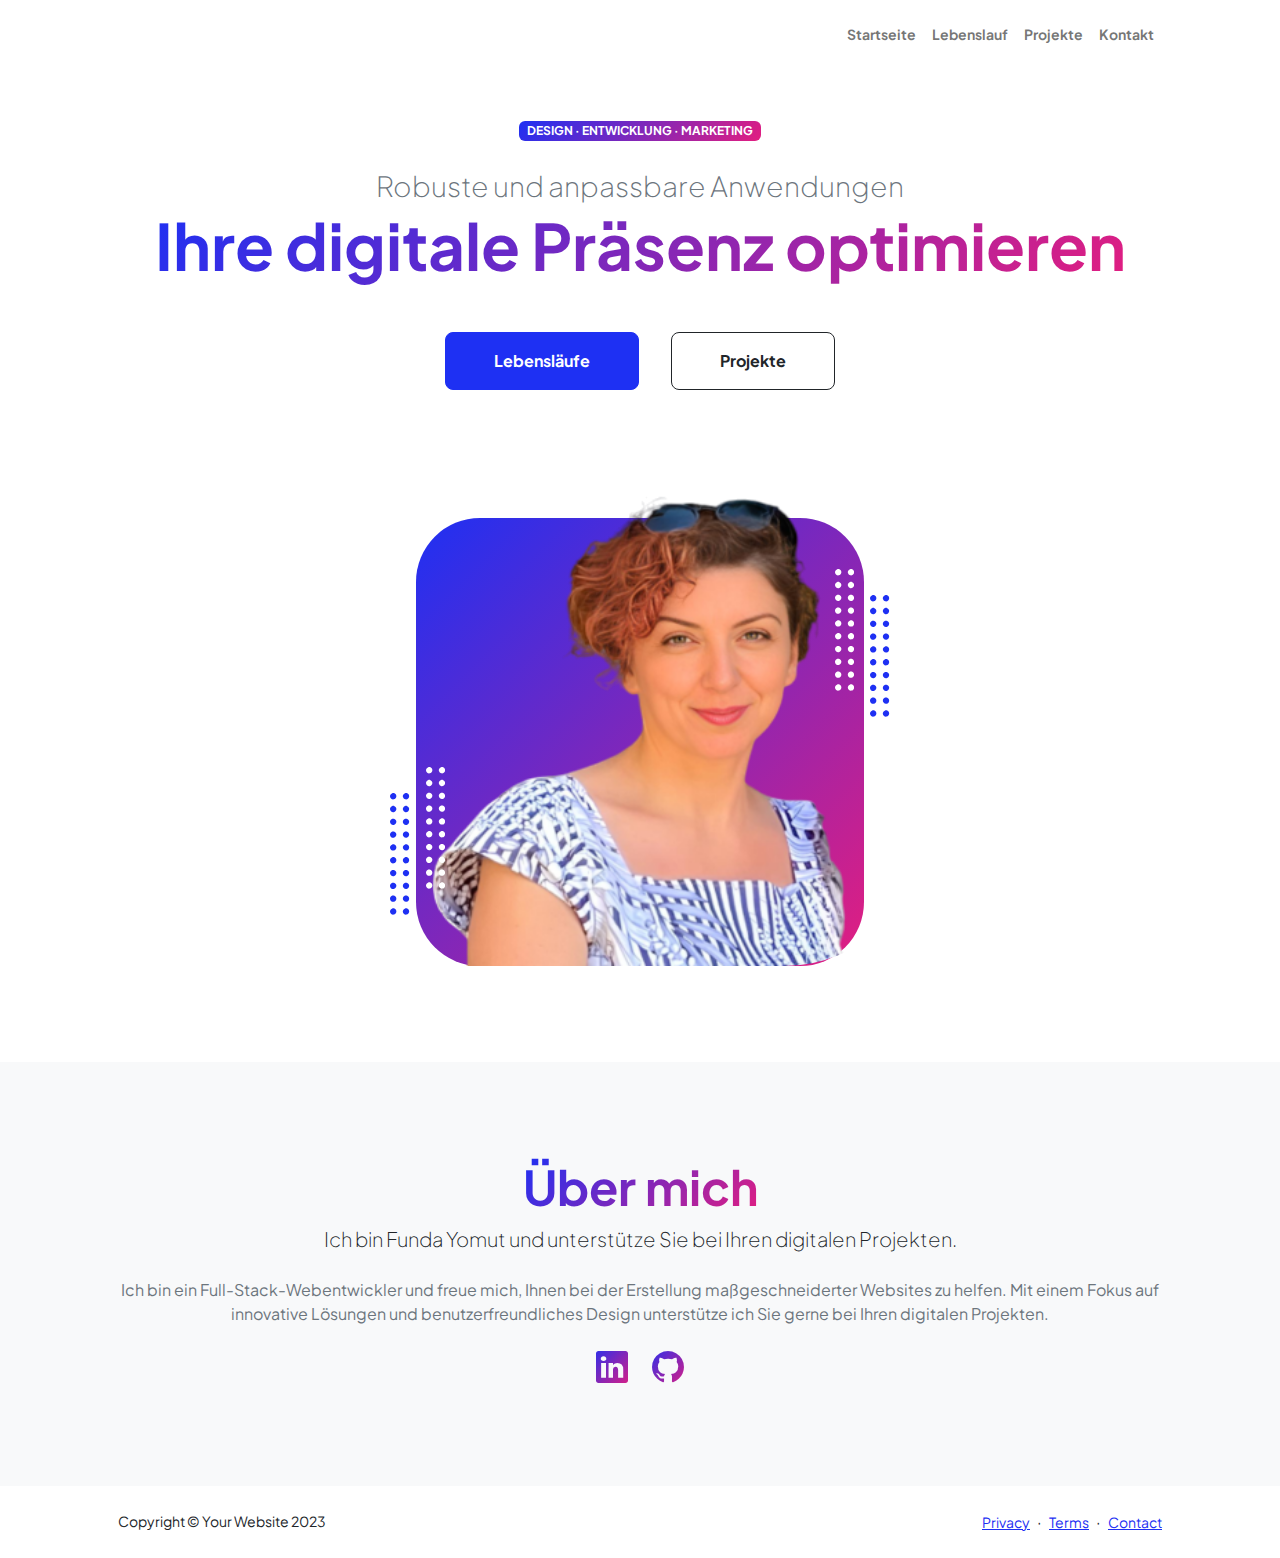
==== index.html @ 1b2f2a83 "first commit" ====
<!DOCTYPE html>
<html lang="en">
    <head>
        <meta charset="utf-8" />
        <meta name="viewport" content="width=device-width, initial-scale=1, shrink-to-fit=no" />
        <meta name="description" content="" />
        <meta name="author" content="" />
        <!-- Favicon-->
        <link rel="icon" type="image/x-icon" href="assets/favicon.ico" />
        <!-- Custom Google font-->
        <link rel="preconnect" href="https://fonts.googleapis.com" />
        <link rel="preconnect" href="https://fonts.gstatic.com" crossorigin />
        <link href="https://fonts.googleapis.com/css2?family=Plus+Jakarta+Sans:wght@100;200;300;400;500;600;700;800;900&amp;display=swap" rel="stylesheet" />
        <!-- Bootstrap icons-->
        <link href="https://cdn.jsdelivr.net/npm/bootstrap-icons@1.8.1/font/bootstrap-icons.css" rel="stylesheet" />
        <!-- Core theme CSS (includes Bootstrap)-->
        <link href="css/styles.css" rel="stylesheet" />
    </head>
    <body class="d-flex flex-column h-100">
        <main class="flex-shrink-0">
            <!-- Navigation-->
            <nav class="navbar navbar-expand-lg navbar-light bg-white py-3">
                <div class="container px-5">
                    <button class="navbar-toggler" type="button" data-bs-toggle="collapse" data-bs-target="#navbarSupportedContent" aria-controls="navbarSupportedContent" aria-expanded="false" aria-label="Toggle navigation"><span class="navbar-toggler-icon"></span></button>
                    <div class="collapse navbar-collapse" id="navbarSupportedContent">
                        <ul class="navbar-nav ms-auto mb-2 mb-lg-0 small fw-bolder">
                            <li class="nav-item"><a class="nav-link" href="index.html">Startseite</a></li>
                            <li class="nav-item"><a class="nav-link" href="resume.html">Lebenslauf</a></li>
                            <li class="nav-item"><a class="nav-link" href="projects.html">Projekte</a></li>
                            <li class="nav-item"><a class="nav-link" href="contact.html">Kontakt</a></li>
                        </ul>
                    </div>
                </div>
            </nav>
            <!-- Header-->
            <header class="py-5">
                <div class="container px-5 pb-5">
                    <div class="row gx-5 align-items-center">
                        <div class="col-xxl-5">
                            <!-- Header text content-->
                            <div class="text-center text-xxl-start">
                                <div class="badge bg-gradient-primary-to-secondary text-white mb-4"><div class="text-uppercase">Design &middot; Entwicklung &middot; Marketing</div></div>
                                <div class="fs-3 fw-light text-muted">Robuste und anpassbare Anwendungen</div>
                                <h1 class="display-3 fw-bolder mb-5"><span class="text-gradient d-inline">Ihre digitale Präsenz optimieren</span></h1>
                                <div class="d-grid gap-3 d-sm-flex justify-content-sm-center justify-content-xxl-start mb-3">
                                    <a class="btn btn-primary btn-lg px-5 py-3 me-sm-3 fs-6 fw-bolder" href="resume.html">Lebensläufe</a>
                                    <a class="btn btn-outline-dark btn-lg px-5 py-3 fs-6 fw-bolder" href="projects.html">Projekte</a>
                                </div>
                            </div>
                        </div>
                        <div class="col-xxl-7">
                            <!-- Header profile picture-->
                            <div class="d-flex justify-content-center mt-5 mt-xxl-0">
                                <div class="profile bg-gradient-primary-to-secondary">
                                    <!-- TIP: For best results, use a photo with a transparent background like the demo example below-->
                                    <!-- Watch a tutorial on how to do this on YouTube (link)-->
                                    <img class="profile-img" src="assets/fotograf2-Photoroom.png" alt="..." />
                                    <div class="dots-1">
                                        <!-- SVG Dots-->
                                        <svg version="1.1" xmlns="http://www.w3.org/2000/svg" xmlns:xlink="http://www.w3.org/1999/xlink" x="0px" y="0px" viewBox="0 0 191.6 1215.4" style="enable-background: new 0 0 191.6 1215.4" xml:space="preserve">
                                            <g transform="translate(0.000000,1280.000000) scale(0.100000,-0.100000)">
                                                <path d="M227.7,12788.6c-105-35-200-141-222-248c-43-206,163-412,369-369c155,32,275,190,260,339c-11,105-90,213-190,262        C383.7,12801.6,289.7,12808.6,227.7,12788.6z"></path>
                                                <path d="M1507.7,12788.6c-151-50-253-216-222-362c25-119,136-230,254-255c194-41,395,142,375,339c-11,105-90,213-190,262        C1663.7,12801.6,1569.7,12808.6,1507.7,12788.6z"></path>
                                                <path d="M227.7,11508.6c-105-35-200-141-222-248c-43-206,163-412,369-369c155,32,275,190,260,339c-11,105-90,213-190,262        C383.7,11521.6,289.7,11528.6,227.7,11508.6z"></path>
                                                <path d="M1507.7,11508.6c-151-50-253-216-222-362c25-119,136-230,254-255c194-41,395,142,375,339c-11,105-90,213-190,262        C1663.7,11521.6,1569.7,11528.6,1507.7,11508.6z"></path>
                                                <path d="M227.7,10228.6c-105-35-200-141-222-248c-43-206,163-412,369-369c155,32,275,190,260,339c-11,105-90,213-190,262        C383.7,10241.6,289.7,10248.6,227.7,10228.6z"></path>
                                                <path d="M1507.7,10228.6c-105-35-200-141-222-248c-43-206,163-412,369-369c155,32,275,190,260,339c-11,105-90,213-190,262        C1663.7,10241.6,1569.7,10248.6,1507.7,10228.6z"></path>
                                                <path d="M227.7,8948.6c-105-35-200-141-222-248c-43-206,163-412,369-369c155,32,275,190,260,339c-11,105-90,213-190,262        C383.7,8961.6,289.7,8968.6,227.7,8948.6z"></path>
                                                <path d="M1507.7,8948.6c-105-35-200-141-222-248c-43-206,163-412,369-369c155,32,275,190,260,339c-11,105-90,213-190,262        C1663.7,8961.6,1569.7,8968.6,1507.7,8948.6z"></path>
                                                <path d="M227.7,7668.6c-105-35-200-141-222-248c-43-206,163-412,369-369c155,32,275,190,260,339c-11,105-90,213-190,262        C383.7,7681.6,289.7,7688.6,227.7,7668.6z"></path>
                                                <path d="M1507.7,7668.6c-105-35-200-141-222-248c-43-206,163-412,369-369c155,32,275,190,260,339c-11,105-90,213-190,262        C1663.7,7681.6,1569.7,7688.6,1507.7,7668.6z"></path>
                                                <path d="M227.7,6388.6c-105-35-200-141-222-248c-43-206,163-412,369-369c155,32,275,190,260,339c-11,105-90,213-190,262        C383.7,6401.6,289.7,6408.6,227.7,6388.6z"></path>
                                                <path d="M1507.7,6388.6c-105-35-200-141-222-248c-43-206,163-412,369-369c155,32,275,190,260,339c-11,105-90,213-190,262        C1663.7,6401.6,1569.7,6408.6,1507.7,6388.6z"></path>
                                                <path d="M227.7,5108.6c-105-35-200-141-222-248c-43-206,163-412,369-369c155,32,275,190,260,339c-11,105-90,213-190,262        C383.7,5121.6,289.7,5128.6,227.7,5108.6z"></path>
                                                <path d="M1507.7,5108.6c-105-35-200-141-222-248c-43-206,163-412,369-369c155,32,275,190,260,339c-11,105-90,213-190,262        C1663.7,5121.6,1569.7,5128.6,1507.7,5108.6z"></path>
                                                <path d="M227.7,3828.6c-105-35-200-141-222-248c-43-206,163-412,369-369c155,32,275,190,260,339c-11,105-90,213-190,262        C383.7,3841.6,289.7,3848.6,227.7,3828.6z"></path>
                                                <path d="M1507.7,3828.6c-105-35-200-141-222-248c-43-206,163-412,369-369c155,32,275,190,260,339c-11,105-90,213-190,262        C1663.7,3841.6,1569.7,3848.6,1507.7,3828.6z"></path>
                                                <path d="M227.7,2548.6c-105-35-200-141-222-248c-43-206,163-412,369-369c155,32,275,190,260,339c-11,105-90,213-190,262        C383.7,2561.6,289.7,2568.6,227.7,2548.6z"></path>
                                                <path d="M1507.7,2548.6c-105-35-200-141-222-248c-43-206,163-412,369-369c155,32,275,190,260,339c-11,105-90,213-190,262        C1663.7,2561.6,1569.7,2568.6,1507.7,2548.6z"></path>
                                                <path d="M227.7,1268.6c-105-35-200-141-222-248c-43-206,163-412,369-369c155,32,275,190,260,339c-11,105-90,213-190,262        C383.7,1281.6,289.7,1288.6,227.7,1268.6z"></path>
                                                <path d="M1507.7,1268.6c-105-35-200-141-222-248c-43-206,163-412,369-369c155,32,275,190,260,339c-11,105-90,213-190,262        C1663.7,1281.6,1569.7,1288.6,1507.7,1268.6z"></path>
                                            </g>
                                        </svg>
                                        <!-- END of SVG dots-->
                                    </div>
                                    <div class="dots-2">
                                        <!-- SVG Dots-->
                                        <svg version="1.1" xmlns="http://www.w3.org/2000/svg" xmlns:xlink="http://www.w3.org/1999/xlink" x="0px" y="0px" viewBox="0 0 191.6 1215.4" style="enable-background: new 0 0 191.6 1215.4" xml:space="preserve">
                                            <g transform="translate(0.000000,1280.000000) scale(0.100000,-0.100000)">
                                                <path d="M227.7,12788.6c-105-35-200-141-222-248c-43-206,163-412,369-369c155,32,275,190,260,339c-11,105-90,213-190,262        C383.7,12801.6,289.7,12808.6,227.7,12788.6z"></path>
                                                <path d="M1507.7,12788.6c-151-50-253-216-222-362c25-119,136-230,254-255c194-41,395,142,375,339c-11,105-90,213-190,262        C1663.7,12801.6,1569.7,12808.6,1507.7,12788.6z"></path>
                                                <path d="M227.7,11508.6c-105-35-200-141-222-248c-43-206,163-412,369-369c155,32,275,190,260,339c-11,105-90,213-190,262        C383.7,11521.6,289.7,11528.6,227.7,11508.6z"></path>
                                                <path d="M1507.7,11508.6c-151-50-253-216-222-362c25-119,136-230,254-255c194-41,395,142,375,339c-11,105-90,213-190,262        C1663.7,11521.6,1569.7,11528.6,1507.7,11508.6z"></path>
                                                <path d="M227.7,10228.6c-105-35-200-141-222-248c-43-206,163-412,369-369c155,32,275,190,260,339c-11,105-90,213-190,262        C383.7,10241.6,289.7,10248.6,227.7,10228.6z"></path>
                                                <path d="M1507.7,10228.6c-105-35-200-141-222-248c-43-206,163-412,369-369c155,32,275,190,260,339c-11,105-90,213-190,262        C1663.7,10241.6,1569.7,10248.6,1507.7,10228.6z"></path>
                                                <path d="M227.7,8948.6c-105-35-200-141-222-248c-43-206,163-412,369-369c155,32,275,190,260,339c-11,105-90,213-190,262        C383.7,8961.6,289.7,8968.6,227.7,8948.6z"></path>
                                                <path d="M1507.7,8948.6c-105-35-200-141-222-248c-43-206,163-412,369-369c155,32,275,190,260,339c-11,105-90,213-190,262        C1663.7,8961.6,1569.7,8968.6,1507.7,8948.6z"></path>
                                                <path d="M227.7,7668.6c-105-35-200-141-222-248c-43-206,163-412,369-369c155,32,275,190,260,339c-11,105-90,213-190,262        C383.7,7681.6,289.7,7688.6,227.7,7668.6z"></path>
                                                <path d="M1507.7,7668.6c-105-35-200-141-222-248c-43-206,163-412,369-369c155,32,275,190,260,339c-11,105-90,213-190,262        C1663.7,7681.6,1569.7,7688.6,1507.7,7668.6z"></path>
                                                <path d="M227.7,6388.6c-105-35-200-141-222-248c-43-206,163-412,369-369c155,32,275,190,260,339c-11,105-90,213-190,262        C383.7,6401.6,289.7,6408.6,227.7,6388.6z"></path>
                                                <path d="M1507.7,6388.6c-105-35-200-141-222-248c-43-206,163-412,369-369c155,32,275,190,260,339c-11,105-90,213-190,262        C1663.7,6401.6,1569.7,6408.6,1507.7,6388.6z"></path>
                                                <path d="M227.7,5108.6c-105-35-200-141-222-248c-43-206,163-412,369-369c155,32,275,190,260,339c-11,105-90,213-190,262        C383.7,5121.6,289.7,5128.6,227.7,5108.6z"></path>
                                                <path d="M1507.7,5108.6c-105-35-200-141-222-248c-43-206,163-412,369-369c155,32,275,190,260,339c-11,105-90,213-190,262        C1663.7,5121.6,1569.7,5128.6,1507.7,5108.6z"></path>
                                                <path d="M227.7,3828.6c-105-35-200-141-222-248c-43-206,163-412,369-369c155,32,275,190,260,339c-11,105-90,213-190,262        C383.7,3841.6,289.7,3848.6,227.7,3828.6z"></path>
                                                <path d="M1507.7,3828.6c-105-35-200-141-222-248c-43-206,163-412,369-369c155,32,275,190,260,339c-11,105-90,213-190,262        C1663.7,3841.6,1569.7,3848.6,1507.7,3828.6z"></path>
                                                <path d="M227.7,2548.6c-105-35-200-141-222-248c-43-206,163-412,369-369c155,32,275,190,260,339c-11,105-90,213-190,262        C383.7,2561.6,289.7,2568.6,227.7,2548.6z"></path>
                                                <path d="M1507.7,2548.6c-105-35-200-141-222-248c-43-206,163-412,369-369c155,32,275,190,260,339c-11,105-90,213-190,262        C1663.7,2561.6,1569.7,2568.6,1507.7,2548.6z"></path>
                                                <path d="M227.7,1268.6c-105-35-200-141-222-248c-43-206,163-412,369-369c155,32,275,190,260,339c-11,105-90,213-190,262        C383.7,1281.6,289.7,1288.6,227.7,1268.6z"></path>
                                                <path d="M1507.7,1268.6c-105-35-200-141-222-248c-43-206,163-412,369-369c155,32,275,190,260,339c-11,105-90,213-190,262        C1663.7,1281.6,1569.7,1288.6,1507.7,1268.6z"></path>
                                            </g>
                                        </svg>
                                        <!-- END of SVG dots-->
                                    </div>
                                    <div class="dots-3">
                                        <!-- SVG Dots-->
                                        <svg version="1.1" xmlns="http://www.w3.org/2000/svg" xmlns:xlink="http://www.w3.org/1999/xlink" x="0px" y="0px" viewBox="0 0 191.6 1215.4" style="enable-background: new 0 0 191.6 1215.4" xml:space="preserve">
                                            <g transform="translate(0.000000,1280.000000) scale(0.100000,-0.100000)">
                                                <path d="M227.7,12788.6c-105-35-200-141-222-248c-43-206,163-412,369-369c155,32,275,190,260,339c-11,105-90,213-190,262        C383.7,12801.6,289.7,12808.6,227.7,12788.6z"></path>
                                                <path d="M1507.7,12788.6c-151-50-253-216-222-362c25-119,136-230,254-255c194-41,395,142,375,339c-11,105-90,213-190,262        C1663.7,12801.6,1569.7,12808.6,1507.7,12788.6z"></path>
                                                <path d="M227.7,11508.6c-105-35-200-141-222-248c-43-206,163-412,369-369c155,32,275,190,260,339c-11,105-90,213-190,262        C383.7,11521.6,289.7,11528.6,227.7,11508.6z"></path>
                                                <path d="M1507.7,11508.6c-151-50-253-216-222-362c25-119,136-230,254-255c194-41,395,142,375,339c-11,105-90,213-190,262        C1663.7,11521.6,1569.7,11528.6,1507.7,11508.6z"></path>
                                                <path d="M227.7,10228.6c-105-35-200-141-222-248c-43-206,163-412,369-369c155,32,275,190,260,339c-11,105-90,213-190,262        C383.7,10241.6,289.7,10248.6,227.7,10228.6z"></path>
                                                <path d="M1507.7,10228.6c-105-35-200-141-222-248c-43-206,163-412,369-369c155,32,275,190,260,339c-11,105-90,213-190,262        C1663.7,10241.6,1569.7,10248.6,1507.7,10228.6z"></path>
                                                <path d="M227.7,8948.6c-105-35-200-141-222-248c-43-206,163-412,369-369c155,32,275,190,260,339c-11,105-90,213-190,262        C383.7,8961.6,289.7,8968.6,227.7,8948.6z"></path>
                                                <path d="M1507.7,8948.6c-105-35-200-141-222-248c-43-206,163-412,369-369c155,32,275,190,260,339c-11,105-90,213-190,262        C1663.7,8961.6,1569.7,8968.6,1507.7,8948.6z"></path>
                                                <path d="M227.7,7668.6c-105-35-200-141-222-248c-43-206,163-412,369-369c155,32,275,190,260,339c-11,105-90,213-190,262        C383.7,7681.6,289.7,7688.6,227.7,7668.6z"></path>
                                                <path d="M1507.7,7668.6c-105-35-200-141-222-248c-43-206,163-412,369-369c155,32,275,190,260,339c-11,105-90,213-190,262        C1663.7,7681.6,1569.7,7688.6,1507.7,7668.6z"></path>
                                                <path d="M227.7,6388.6c-105-35-200-141-222-248c-43-206,163-412,369-369c155,32,275,190,260,339c-11,105-90,213-190,262        C383.7,6401.6,289.7,6408.6,227.7,6388.6z"></path>
                                                <path d="M1507.7,6388.6c-105-35-200-141-222-248c-43-206,163-412,369-369c155,32,275,190,260,339c-11,105-90,213-190,262        C1663.7,6401.6,1569.7,6408.6,1507.7,6388.6z"></path>
                                                <path d="M227.7,5108.6c-105-35-200-141-222-248c-43-206,163-412,369-369c155,32,275,190,260,339c-11,105-90,213-190,262        C383.7,5121.6,289.7,5128.6,227.7,5108.6z"></path>
                                                <path d="M1507.7,5108.6c-105-35-200-141-222-248c-43-206,163-412,369-369c155,32,275,190,260,339c-11,105-90,213-190,262        C1663.7,5121.6,1569.7,5128.6,1507.7,5108.6z"></path>
                                                <path d="M227.7,3828.6c-105-35-200-141-222-248c-43-206,163-412,369-369c155,32,275,190,260,339c-11,105-90,213-190,262        C383.7,3841.6,289.7,3848.6,227.7,3828.6z"></path>
                                                <path d="M1507.7,3828.6c-105-35-200-141-222-248c-43-206,163-412,369-369c155,32,275,190,260,339c-11,105-90,213-190,262        C1663.7,3841.6,1569.7,3848.6,1507.7,3828.6z"></path>
                                                <path d="M227.7,2548.6c-105-35-200-141-222-248c-43-206,163-412,369-369c155,32,275,190,260,339c-11,105-90,213-190,262        C383.7,2561.6,289.7,2568.6,227.7,2548.6z"></path>
                                                <path d="M1507.7,2548.6c-105-35-200-141-222-248c-43-206,163-412,369-369c155,32,275,190,260,339c-11,105-90,213-190,262        C1663.7,2561.6,1569.7,2568.6,1507.7,2548.6z"></path>
                                                <path d="M227.7,1268.6c-105-35-200-141-222-248c-43-206,163-412,369-369c155,32,275,190,260,339c-11,105-90,213-190,262        C383.7,1281.6,289.7,1288.6,227.7,1268.6z"></path>
                                                <path d="M1507.7,1268.6c-105-35-200-141-222-248c-43-206,163-412,369-369c155,32,275,190,260,339c-11,105-90,213-190,262        C1663.7,1281.6,1569.7,1288.6,1507.7,1268.6z"></path>
                                            </g>
                                        </svg>
                                        <!-- END of SVG dots-->
                                    </div>
                                    <div class="dots-4">
                                        <!-- SVG Dots-->
                                        <svg version="1.1" xmlns="http://www.w3.org/2000/svg" xmlns:xlink="http://www.w3.org/1999/xlink" x="0px" y="0px" viewBox="0 0 191.6 1215.4" style="enable-background: new 0 0 191.6 1215.4" xml:space="preserve">
                                            <g transform="translate(0.000000,1280.000000) scale(0.100000,-0.100000)">
                                                <path d="M227.7,12788.6c-105-35-200-141-222-248c-43-206,163-412,369-369c155,32,275,190,260,339c-11,105-90,213-190,262        C383.7,12801.6,289.7,12808.6,227.7,12788.6z"></path>
                                                <path d="M1507.7,12788.6c-151-50-253-216-222-362c25-119,136-230,254-255c194-41,395,142,375,339c-11,105-90,213-190,262        C1663.7,12801.6,1569.7,12808.6,1507.7,12788.6z"></path>
                                                <path d="M227.7,11508.6c-105-35-200-141-222-248c-43-206,163-412,369-369c155,32,275,190,260,339c-11,105-90,213-190,262        C383.7,11521.6,289.7,11528.6,227.7,11508.6z"></path>
                                                <path d="M1507.7,11508.6c-151-50-253-216-222-362c25-119,136-230,254-255c194-41,395,142,375,339c-11,105-90,213-190,262        C1663.7,11521.6,1569.7,11528.6,1507.7,11508.6z"></path>
                                                <path d="M227.7,10228.6c-105-35-200-141-222-248c-43-206,163-412,369-369c155,32,275,190,260,339c-11,105-90,213-190,262        C383.7,10241.6,289.7,10248.6,227.7,10228.6z"></path>
                                                <path d="M1507.7,10228.6c-105-35-200-141-222-248c-43-206,163-412,369-369c155,32,275,190,260,339c-11,105-90,213-190,262        C1663.7,10241.6,1569.7,10248.6,1507.7,10228.6z"></path>
                                                <path d="M227.7,8948.6c-105-35-200-141-222-248c-43-206,163-412,369-369c155,32,275,190,260,339c-11,105-90,213-190,262        C383.7,8961.6,289.7,8968.6,227.7,8948.6z"></path>
                                                <path d="M1507.7,8948.6c-105-35-200-141-222-248c-43-206,163-412,369-369c155,32,275,190,260,339c-11,105-90,213-190,262        C1663.7,8961.6,1569.7,8968.6,1507.7,8948.6z"></path>
                                                <path d="M227.7,7668.6c-105-35-200-141-222-248c-43-206,163-412,369-369c155,32,275,190,260,339c-11,105-90,213-190,262        C383.7,7681.6,289.7,7688.6,227.7,7668.6z"></path>
                                                <path d="M1507.7,7668.6c-105-35-200-141-222-248c-43-206,163-412,369-369c155,32,275,190,260,339c-11,105-90,213-190,262        C1663.7,7681.6,1569.7,7688.6,1507.7,7668.6z"></path>
                                                <path d="M227.7,6388.6c-105-35-200-141-222-248c-43-206,163-412,369-369c155,32,275,190,260,339c-11,105-90,213-190,262        C383.7,6401.6,289.7,6408.6,227.7,6388.6z"></path>
                                                <path d="M1507.7,6388.6c-105-35-200-141-222-248c-43-206,163-412,369-369c155,32,275,190,260,339c-11,105-90,213-190,262        C1663.7,6401.6,1569.7,6408.6,1507.7,6388.6z"></path>
                                                <path d="M227.7,5108.6c-105-35-200-141-222-248c-43-206,163-412,369-369c155,32,275,190,260,339c-11,105-90,213-190,262        C383.7,5121.6,289.7,5128.6,227.7,5108.6z"></path>
                                                <path d="M1507.7,5108.6c-105-35-200-141-222-248c-43-206,163-412,369-369c155,32,275,190,260,339c-11,105-90,213-190,262        C1663.7,5121.6,1569.7,5128.6,1507.7,5108.6z"></path>
                                                <path d="M227.7,3828.6c-105-35-200-141-222-248c-43-206,163-412,369-369c155,32,275,190,260,339c-11,105-90,213-190,262        C383.7,3841.6,289.7,3848.6,227.7,3828.6z"></path>
                                                <path d="M1507.7,3828.6c-105-35-200-141-222-248c-43-206,163-412,369-369c155,32,275,190,260,339c-11,105-90,213-190,262        C1663.7,3841.6,1569.7,3848.6,1507.7,3828.6z"></path>
                                                <path d="M227.7,2548.6c-105-35-200-141-222-248c-43-206,163-412,369-369c155,32,275,190,260,339c-11,105-90,213-190,262        C383.7,2561.6,289.7,2568.6,227.7,2548.6z"></path>
                                                <path d="M1507.7,2548.6c-105-35-200-141-222-248c-43-206,163-412,369-369c155,32,275,190,260,339c-11,105-90,213-190,262        C1663.7,2561.6,1569.7,2568.6,1507.7,2548.6z"></path>
                                                <path d="M227.7,1268.6c-105-35-200-141-222-248c-43-206,163-412,369-369c155,32,275,190,260,339c-11,105-90,213-190,262        C383.7,1281.6,289.7,1288.6,227.7,1268.6z"></path>
                                                <path d="M1507.7,1268.6c-105-35-200-141-222-248c-43-206,163-412,369-369c155,32,275,190,260,339c-11,105-90,213-190,262        C1663.7,1281.6,1569.7,1288.6,1507.7,1268.6z"></path>
                                            </g>
                                        </svg>
                                        <!-- END of SVG dots-->
                                    </div>
                                </div>
                            </div>
                        </div>
                    </div>
                </div>
            </header>
            <!-- About Section-->
            <section class="bg-light py-5">
                <div class="container px-5">
                    <div class="row gx-5 justify-content-center">
                        <div class="col-xxl-8">
                            <div class="text-center my-5">
                                <h2 class="display-5 fw-bolder"><span class="text-gradient d-inline">Über mich</span></h2>
                                <p class="lead fw-light mb-4">Ich bin Funda Yomut und unterstütze Sie bei Ihren digitalen Projekten.</p>
                                <p class="text-muted">Ich bin ein Full-Stack-Webentwickler und freue mich, Ihnen bei der Erstellung maßgeschneiderter Websites zu helfen. Mit einem Fokus auf innovative Lösungen und benutzerfreundliches Design unterstütze ich Sie gerne bei Ihren digitalen Projekten.</p>
                                <div class="d-flex justify-content-center fs-2 gap-4">
                                    <a class="text-gradient" href="https://www.linkedin.com/in/fundayomut/"><i class="bi bi-linkedin"></i></a>
                                    <a class="text-gradient" href="https://github.com/Fundayomut"><i class="bi bi-github"></i></a>
                                </div>
                            </div>
                        </div>
                    </div>
                </div>
            </section>
        </main>
        <!-- Footer-->
        <footer class="bg-white py-4 mt-auto">
            <div class="container px-5">
                <div class="row align-items-center justify-content-between flex-column flex-sm-row">
                    <div class="col-auto"><div class="small m-0">Copyright &copy; Your Website 2023</div></div>
                    <div class="col-auto">
                        <a class="small" href="#!">Privacy</a>
                        <span class="mx-1">&middot;</span>
                        <a class="small" href="#!">Terms</a>
                        <span class="mx-1">&middot;</span>
                        <a class="small" href="#!">Contact</a>
                    </div>
                </div>
            </div>
        </footer>
        <!-- Bootstrap core JS-->
        <script src="https://cdn.jsdelivr.net/npm/bootstrap@5.2.3/dist/js/bootstrap.bundle.min.js"></script>
        <!-- Core theme JS-->
        <script src="js/scripts.js"></script>
    </body>
</html>
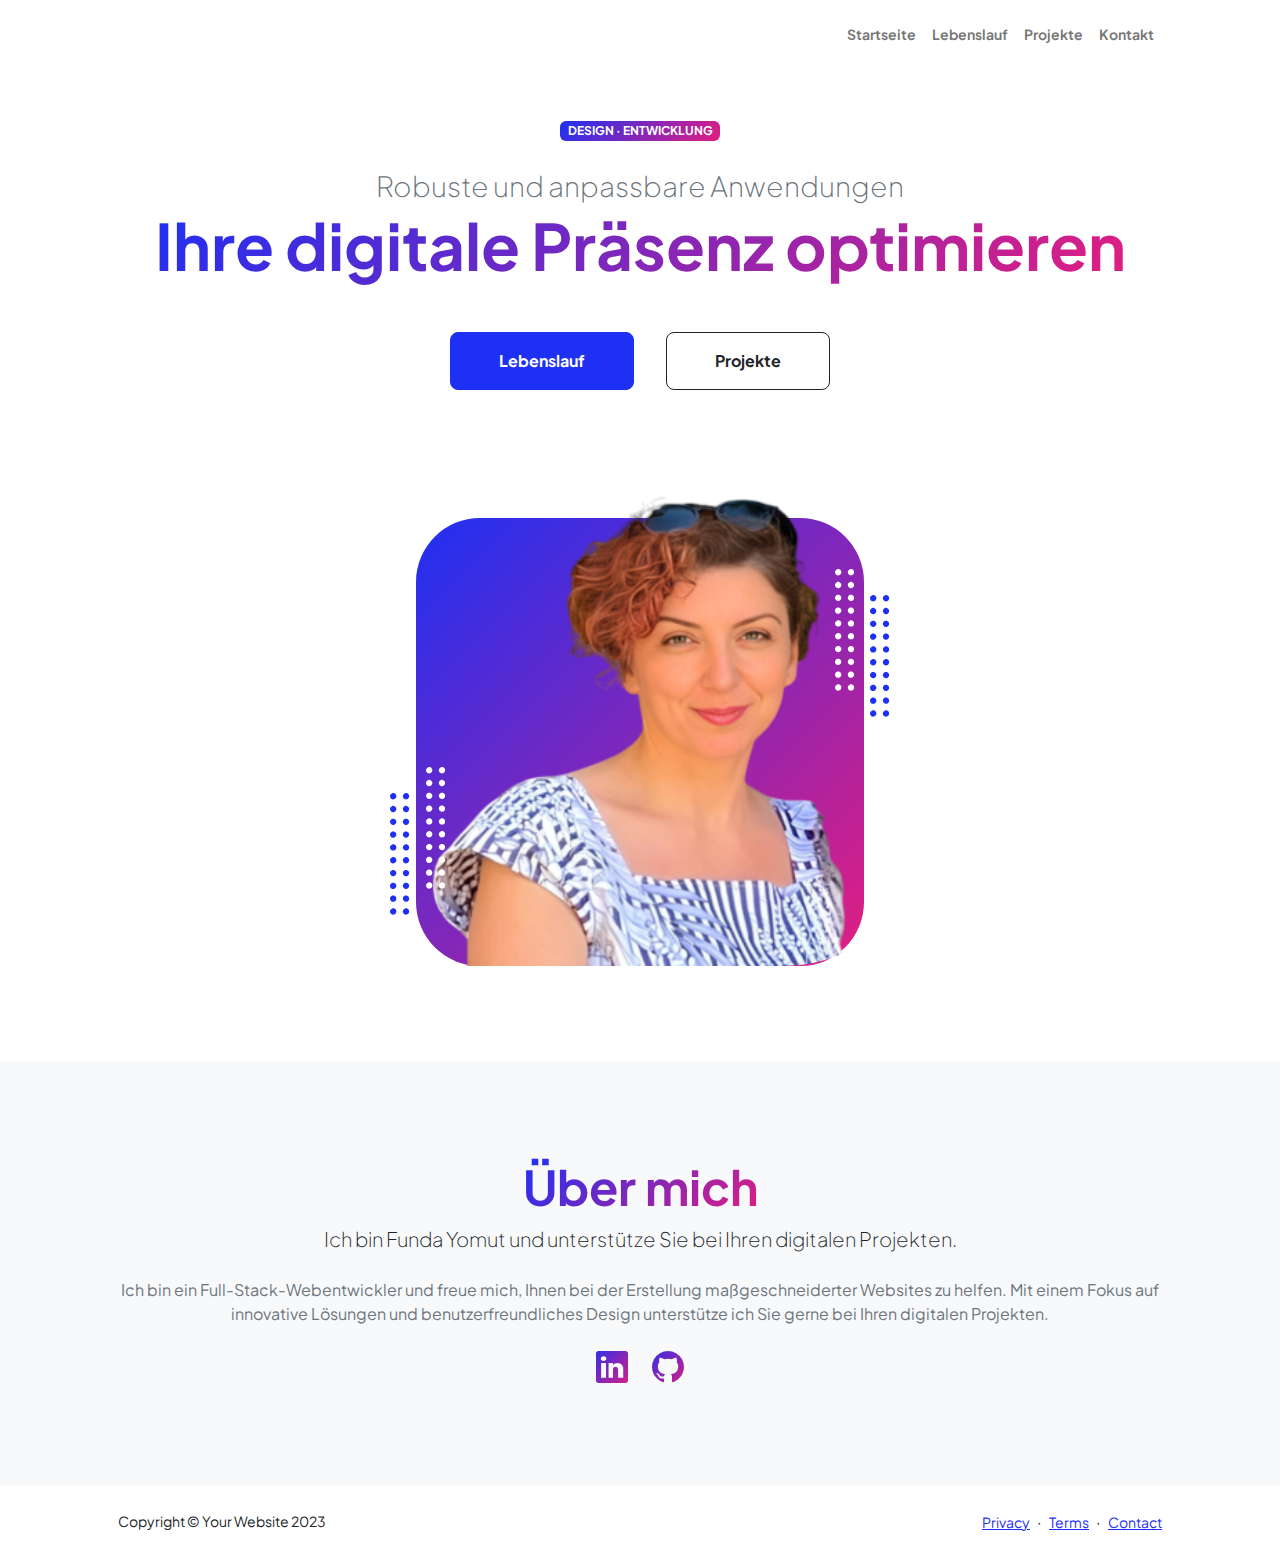
==== commit 913e1a11: "yazim hatalari düzeltildi" ====
--- a/index.html
+++ b/index.html
@@ -39,11 +39,11 @@
                         <div class="col-xxl-5">
                             <!-- Header text content-->
                             <div class="text-center text-xxl-start">
-                                <div class="badge bg-gradient-primary-to-secondary text-white mb-4"><div class="text-uppercase">Design &middot; Entwicklung &middot; Marketing</div></div>
+                                <div class="badge bg-gradient-primary-to-secondary text-white mb-4"><div class="text-uppercase">Design &middot; Entwicklung</div></div>
                                 <div class="fs-3 fw-light text-muted">Robuste und anpassbare Anwendungen</div>
                                 <h1 class="display-3 fw-bolder mb-5"><span class="text-gradient d-inline">Ihre digitale Präsenz optimieren</span></h1>
                                 <div class="d-grid gap-3 d-sm-flex justify-content-sm-center justify-content-xxl-start mb-3">
-                                    <a class="btn btn-primary btn-lg px-5 py-3 me-sm-3 fs-6 fw-bolder" href="resume.html">Lebensläufe</a>
+                                    <a class="btn btn-primary btn-lg px-5 py-3 me-sm-3 fs-6 fw-bolder" href="resume.html">Lebenslauf</a>
                                     <a class="btn btn-outline-dark btn-lg px-5 py-3 fs-6 fw-bolder" href="projects.html">Projekte</a>
                                 </div>
                             </div>
